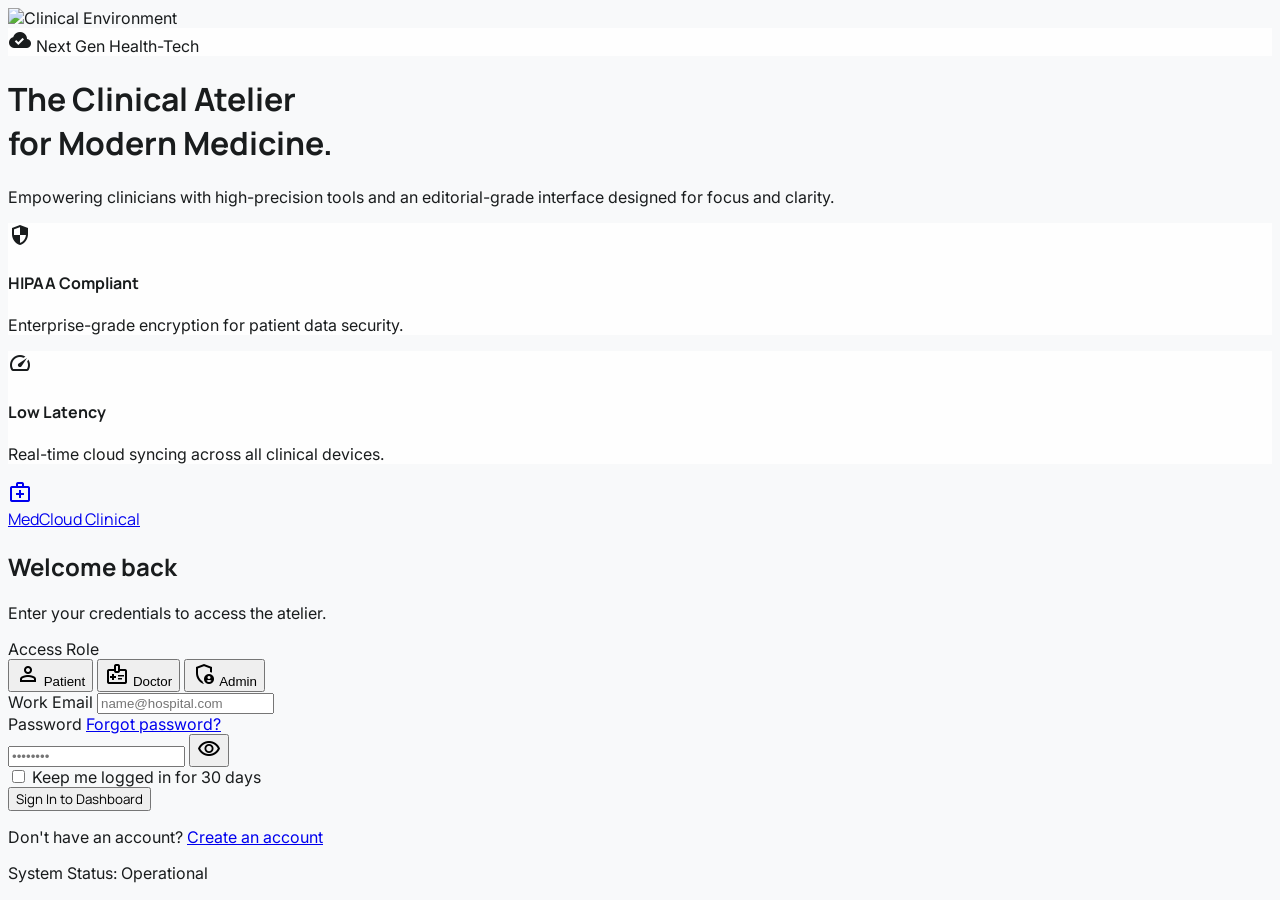
==== frontend/admin-dashboard.html @ cc78b74f "first commit" ====
<!DOCTYPE html>
<html class="light" lang="en">
<head>
  <meta charset="utf-8" />
  <meta content="width=device-width, initial-scale=1.0" name="viewport" />
  <title>Admin Command Center | MedCloud Clinic</title>
  <script src="https://cdn.tailwindcss.com?plugins=forms,container-queries"></script>
  <link href="https://fonts.googleapis.com/css2?family=Manrope:wght@400;500;600;700;800&amp;family=Inter:wght@400;500;600&amp;display=swap" rel="stylesheet"/>
  <link href="https://fonts.googleapis.com/css2?family=Material+Symbols+Outlined:wght,FILL@100..700,0..1&display=swap" rel="stylesheet"/>
  <link rel="stylesheet" href="css/styles.css" />
  <script src="js/tailwind-config.js"></script>
  <script src="js/app.js"></script>
</head>
<body class="bg-surface font-manrope">
  <!-- Top Navigation Bar -->
  <header class="fixed top-0 left-0 right-0 h-16 bg-white/80 dark:bg-slate-900/80 backdrop-blur-xl z-50 flex items-center justify-between px-8 border-b border-slate-100 dark:border-slate-800">
    <div class="flex items-center space-x-8">
      <a href="index.html" class="flex items-center gap-2">
        <div class="w-8 h-8 bg-primary rounded-lg flex items-center justify-center text-on-primary">
          <span class="material-symbols-outlined text-sm">clinical_notes</span>
        </div>
        <h2 class="text-lg font-black tracking-tighter text-blue-700 dark:text-blue-500">Atelier Health</h2>
      </a>
      <nav class="hidden md:flex items-center space-x-6 text-sm font-medium">
        <a class="text-blue-700 dark:text-blue-400 font-semibold border-b-2 border-blue-700 dark:border-blue-400 pb-1"
          href="admin-dashboard.html">Dashboard</a>
        <a class="text-slate-500 dark:text-slate-400 hover:text-slate-900 dark:hover:text-slate-100 transition-colors"
          href="patient-dashboard.html">Patients</a>
        <a class="text-slate-500 dark:text-slate-400 hover:text-slate-900 dark:hover:text-slate-100 transition-colors"
          href="appointment-booking.html">Schedules</a>
        <a class="text-slate-500 dark:text-slate-400 hover:text-slate-900 dark:hover:text-slate-100 transition-colors"
          href="analytics.html">Analytics</a>
      </nav>
    </div>
    <div class="flex items-center space-x-4">
      <div class="relative group">
        <button
          class="p-2 text-slate-500 hover:bg-slate-50 dark:hover:bg-slate-800/50 rounded-lg transition-all active:scale-95 duration-200">
          <span class="material-symbols-outlined">notifications</span>
        </button>
        <span class="absolute top-2 right-2 w-2 h-2 bg-error rounded-full ring-2 ring-white"></span>
      </div>
      <button
        class="p-2 text-slate-500 hover:bg-slate-50 dark:hover:bg-slate-800/50 rounded-lg transition-all active:scale-95 duration-200">
        <span class="material-symbols-outlined">cloud_done</span>
      </button>
      <div class="relative group">
        <div
          class="h-8 w-8 rounded-full bg-primary-fixed flex items-center justify-center overflow-hidden cursor-pointer ring-2 ring-transparent group-hover:ring-primary/20 transition-all">
          <img alt="User Profile" class="object-cover w-full h-full"
            src="https://lh3.googleusercontent.com/aida-public/[base64]" />
        </div>
        <!-- Dropdown Menu -->
        <div
          class="absolute right-0 mt-2 w-48 bg-white dark:bg-slate-800 rounded-xl shadow-xl border border-slate-100 dark:border-slate-700 py-2 hidden group-hover:block z-50 animate-in fade-in slide-in-from-top-2 duration-200">
          <a class="flex items-center px-4 py-2.5 text-sm text-slate-700 dark:text-slate-200 hover:bg-slate-50 dark:hover:bg-slate-700/50 transition-colors"
            href="edit-profile.html">
            <span class="material-symbols-outlined mr-3 text-lg">person_edit</span>
            <span class="font-medium">Edit Profile</span>
          </a>
          <div class="h-[1px] bg-slate-100 dark:bg-slate-700 my-1 mx-2"></div>
          <a class="flex items-center px-4 py-2.5 text-sm text-error hover:bg-error/5 transition-colors" href="login.html">
            <span class="material-symbols-outlined mr-3 text-lg">logout</span>
            <span class="font-medium">Logout</span>
          </a>
        </div>
      </div>
    </div>
  </header>

  <!-- Sidebar Navigation -->
  <aside class="fixed left-0 top-16 bottom-0 w-64 bg-white dark:bg-slate-900 border-r border-slate-100 dark:border-slate-800 py-6 flex flex-col z-40">
    <div class="px-6 mb-8">
      <a href="index.html" class="flex items-center gap-3">
        <div class="w-10 h-10 rounded-xl bg-primary flex items-center justify-center text-on-primary">
          <span class="material-symbols-outlined">clinical_notes</span>
        </div>
        <div>
          <h2 class="text-lg font-black tracking-tighter text-blue-700 dark:text-blue-500">Atelier Health</h2>
          <p class="text-[10px] uppercase tracking-widest text-slate-400">Cloud Core v2.4</p>
        </div>
      </a>
    </div>
    <nav class="flex-1 px-2 space-y-1">
      <a class="flex items-center px-4 py-3 bg-blue-50 dark:bg-blue-900/30 text-blue-700 dark:text-blue-300 rounded-xl mx-2 transition-all duration-200 ease-in-out"
        href="admin-dashboard.html">
        <span class="material-symbols-outlined mr-3">dashboard</span>
        <span>Overview</span>
      </a>
      <a class="flex items-center px-4 py-3 text-slate-600 dark:text-slate-400 hover:bg-slate-200/50 dark:hover:bg-slate-800/50 rounded-xl mx-2 transition-all duration-200 ease-in-out"
        href="appointment-booking.html">
        <span class="material-symbols-outlined mr-3">event</span>
        <span>Appointments</span>
      </a>
      <a class="flex items-center px-4 py-3 text-slate-600 dark:text-slate-400 hover:bg-slate-200/50 dark:hover:bg-slate-800/50 rounded-xl mx-2 transition-all duration-200 ease-in-out"
        href="medical-records.html">
        <span class="material-symbols-outlined mr-3">folder_shared</span>
        <span>Patient Records</span>
      </a>
      <a class="flex items-center px-4 py-3 text-slate-600 dark:text-slate-400 hover:bg-slate-200/50 dark:hover:bg-slate-800/50 rounded-xl mx-2 transition-all duration-200 ease-in-out"
        href="medical-records.html">
        <span class="material-symbols-outlined mr-3">medication</span>
        <span>Prescriptions</span>
      </a>
      <a class="flex items-center px-4 py-3 text-slate-600 dark:text-slate-400 hover:bg-slate-200/50 dark:hover:bg-slate-800/50 rounded-xl mx-2 transition-all duration-200 ease-in-out"
        href="admin-dashboard.html">
        <span class="material-symbols-outlined mr-3">group</span>
        <span>Staff Management</span>
      </a>
      <a class="flex items-center px-4 py-3 text-slate-600 dark:text-slate-400 hover:bg-slate-200/50 dark:hover:bg-slate-800/50 rounded-xl mx-2 transition-all duration-200 ease-in-out"
        href="edit-profile.html">
        <span class="material-symbols-outlined mr-3">settings</span>
        <span>Settings</span>
      </a>
    </nav>
    <div class="px-6 mt-6">
      <button
        class="w-full py-3 bg-primary text-on-primary rounded-xl font-semibold flex items-center justify-center gap-2 active:scale-95 transition-transform">
        <span class="material-symbols-outlined text-lg">add</span>
        New Appointment
      </button>
    </div>
    <div class="px-2 pt-6 mt-6 border-t border-slate-200 dark:border-slate-800">
      <a class="flex items-center px-4 py-3 text-slate-600 dark:text-slate-400 hover:bg-slate-200/50 dark:hover:bg-slate-800/50 rounded-xl mx-2 transition-all"
        href="mailto:support@medcloudclinic.com?subject=Admin%20support%20request">
        <span class="material-symbols-outlined mr-3">help_outline</span>
        <span>Support</span>
      </a>
      <div class="flex items-center px-4 py-3 text-slate-600 dark:text-slate-400 mx-2">
        <span class="material-symbols-outlined mr-3 text-secondary">cloud_queue</span>
        <div class="flex flex-col">
          <span class="text-xs font-bold text-slate-900">System Status</span>
          <span class="text-[10px] text-secondary font-semibold">Operational</span>
        </div>
      </div>
    </div>
  </aside>
  <!-- Main Content Canvas -->
  <main class="ml-64 mt-16 p-8 min-h-screen">
    <!-- Header Section -->
    <div class="flex justify-between items-end mb-10">
      <div>
        <h1 class="text-3xl font-extrabold tracking-tight text-on-surface">Command Center</h1>
        <p class="text-on-surface-variant text-sm mt-1">Real-time infrastructure and clinical intelligence</p>
      </div>
      <div class="flex items-center gap-3">
        <span
          class="px-4 py-2 bg-secondary-container text-on-secondary-container rounded-full text-xs font-bold tracking-wide flex items-center gap-2">
          <span class="relative flex h-2 w-2">
            <span class="animate-ping absolute inline-flex h-full w-full rounded-full bg-secondary opacity-75"></span>
            <span class="relative inline-flex rounded-full h-2 w-2 bg-secondary"></span>
          </span>
          v2.4 Deployed via CI/CD
        </span>
        <button
          class="p-2 rounded-xl bg-surface-container-high text-on-surface hover:bg-surface-variant transition-colors">
          <span class="material-symbols-outlined">refresh</span>
        </button>
      </div>
    </div>
    <!-- Bento Grid Layout -->
    <div class="grid grid-cols-12 gap-6">
      <!-- Metrics Column 1: System Overview -->
      <div class="col-span-12 lg:col-span-8 grid grid-cols-3 gap-6">
        <!-- Total Patients -->
        <div class="bg-surface-container-lowest p-6 rounded-xl tonal-stacking shadow-sm">
          <div class="flex justify-between items-start mb-4">
            <div class="p-2 bg-primary-fixed text-primary rounded-lg">
              <span class="material-symbols-outlined">patient_list</span>
            </div>
            <span class="text-secondary text-xs font-bold font-label">+12.4%</span>
          </div>
          <p class="text-on-surface-variant text-xs font-medium font-label uppercase tracking-wider">Total Patients</p>
          <h3 class="text-3xl font-extrabold mt-1">12,842</h3>
          <div class="mt-4 h-1 w-full bg-surface-container rounded-full overflow-hidden">
            <div class="bg-primary h-full w-[70%]"></div>
          </div>
        </div>
        <!-- Active Doctors -->
        <div class="bg-surface-container-lowest p-6 rounded-xl tonal-stacking shadow-sm">
          <div class="flex justify-between items-start mb-4">
            <div class="p-2 bg-secondary-fixed text-secondary rounded-lg">
              <span class="material-symbols-outlined">medical_services</span>
            </div>
            <span class="text-slate-400 text-xs font-bold font-label">Stable</span>
          </div>
          <p class="text-on-surface-variant text-xs font-medium font-label uppercase tracking-wider">Active Doctors</p>
          <h3 class="text-3xl font-extrabold mt-1">412</h3>
          <div class="mt-4 h-1 w-full bg-surface-container rounded-full overflow-hidden">
            <div class="bg-secondary h-full w-[85%]"></div>
          </div>
        </div>
        <!-- Monthly Appointments -->
        <div class="bg-surface-container-lowest p-6 rounded-xl tonal-stacking shadow-sm">
          <div class="flex justify-between items-start mb-4">
            <div class="p-2 bg-tertiary-fixed text-tertiary rounded-lg">
              <span class="material-symbols-outlined">calendar_today</span>
            </div>
            <span class="text-error text-xs font-bold font-label">-2.1%</span>
          </div>
          <p class="text-on-surface-variant text-xs font-medium font-label uppercase tracking-wider">Appointments</p>
          <h3 class="text-3xl font-extrabold mt-1">3,205</h3>
          <div class="mt-4 h-1 w-full bg-surface-container rounded-full overflow-hidden">
            <div class="bg-tertiary h-full w-[45%]"></div>
          </div>
        </div>
        <!-- Analytical Chart Section (Mock) -->
        <div
          class="col-span-3 bg-surface-container-lowest p-8 rounded-xl tonal-stacking relative overflow-hidden h-[320px] shadow-sm">
          <div class="flex justify-between items-center mb-8">
            <div>
              <h4 class="text-lg font-bold">Patient Inflow Analysis</h4>
              <p class="text-xs text-on-surface-variant">Last 30 days clinical data</p>
            </div>
            <div class="flex gap-2">
              <button class="px-3 py-1 bg-surface-container text-xs font-bold rounded-lg">Weekly</button>
              <button class="px-3 py-1 bg-primary text-on-primary text-xs font-bold rounded-lg">Monthly</button>
            </div>
          </div>
          <!-- Visual Mock of a Chart -->
          <div class="flex items-end justify-between h-40 w-full gap-2 px-4">
            <div class="w-full bg-primary/10 rounded-t-lg h-[40%]"></div>
            <div class="w-full bg-primary/10 rounded-t-lg h-[60%]"></div>
            <div class="w-full bg-primary/10 rounded-t-lg h-[55%]"></div>
            <div class="w-full bg-primary/10 rounded-t-lg h-[75%]"></div>
            <div class="w-full bg-primary/10 rounded-t-lg h-[90%]"></div>
            <div class="w-full bg-primary/20 rounded-t-lg h-[85%] border-t-2 border-primary relative">
              <div
                class="absolute -top-10 left-1/2 -translate-x-1/2 bg-inverse-surface text-inverse-on-surface text-[10px] py-1 px-2 rounded-md">
                842</div>
            </div>
            <div class="w-full bg-primary/10 rounded-t-lg h-[65%]"></div>
            <div class="w-full bg-primary/10 rounded-t-lg h-[50%]"></div>
            <div class="w-full bg-primary/10 rounded-t-lg h-[70%]"></div>
            <div class="w-full bg-primary/10 rounded-t-lg h-[80%]"></div>
            <div class="w-full bg-primary/10 rounded-t-lg h-[95%]"></div>
            <div class="w-full bg-primary/10 rounded-t-lg h-[45%]"></div>
          </div>
          <div class="flex justify-between mt-4 text-[10px] font-bold text-slate-400 px-4">
            <span>OCT 01</span>
            <span>OCT 10</span>
            <span>OCT 20</span>
            <span>OCT 30</span>
          </div>
        </div>
      </div>
      <!-- Side Column: System Health Monitor -->
      <div class="col-span-12 lg:col-span-4 flex flex-col gap-6">
        <div class="bg-inverse-surface text-inverse-on-surface p-8 rounded-xl shadow-sm flex flex-col h-full">
          <div class="flex items-center gap-3 mb-8">
            <span class="material-symbols-outlined text-secondary-fixed">memory</span>
            <h4 class="text-lg font-bold">Cloud Infrastructure</h4>
          </div>
          <div class="space-y-8">
            <div>
              <div class="flex justify-between text-xs font-bold mb-2 uppercase tracking-widest opacity-70">
                <span>CPU Usage</span>
                <span>24%</span>
              </div>
              <div class="h-2 w-full bg-white/10 rounded-full">
                <div class="h-full bg-secondary-fixed rounded-full" style="width: 24%"></div>
              </div>
            </div>
            <div>
              <div class="flex justify-between text-xs font-bold mb-2 uppercase tracking-widest opacity-70">
                <span>Memory (RAM)</span>
                <span>5.2 / 16 GB</span>
              </div>
              <div class="h-2 w-full bg-white/10 rounded-full">
                <div class="h-full bg-tertiary-fixed rounded-full" style="width: 32%"></div>
              </div>
            </div>
            <div>
              <div class="flex justify-between text-xs font-bold mb-2 uppercase tracking-widest opacity-70">
                <span>API Latency</span>
                <span>42ms</span>
              </div>
              <div class="flex items-end gap-1 h-8">
                <div class="w-2 h-4 bg-secondary-fixed/40 rounded-t-sm"></div>
                <div class="w-2 h-6 bg-secondary-fixed/40 rounded-t-sm"></div>
                <div class="w-2 h-5 bg-secondary-fixed/40 rounded-t-sm"></div>
                <div class="w-2 h-8 bg-secondary-fixed rounded-t-sm"></div>
                <div class="w-2 h-4 bg-secondary-fixed/40 rounded-t-sm"></div>
                <div class="w-2 h-6 bg-secondary-fixed/40 rounded-t-sm"></div>
              </div>
            </div>
          </div>
          <div class="mt-auto pt-8 border-t border-white/5">
            <div class="flex items-center justify-between">
              <div class="flex items-center gap-2">
                <div class="w-2 h-2 rounded-full bg-secondary-fixed animate-pulse"></div>
                <span class="text-[10px] font-bold uppercase tracking-widest">Global CDN Active</span>
              </div>
              <span class="text-[10px] opacity-50">Region: US-EAST-1</span>
            </div>
          </div>
        </div>
      </div>
      <!-- Table Section: User Management -->
      <div class="col-span-12 lg:col-span-8 bg-surface-container-lowest rounded-xl shadow-sm overflow-hidden">
        <div class="px-8 py-6 border-b border-surface-container flex justify-between items-center">
          <h4 class="text-lg font-bold">Staff &amp; Role Management</h4>
          <div class="flex gap-4">
            <div class="relative">
              <span
                class="material-symbols-outlined absolute left-3 top-1/2 -translate-y-1/2 text-slate-400 text-lg">search</span>
              <input
                class="pl-10 pr-4 py-2 bg-surface-container-low border-none rounded-lg text-xs focus:ring-2 focus:ring-primary w-64"
                placeholder="Search staff..." type="text" />
            </div>
            <button
              class="px-4 py-2 border border-outline-variant text-on-surface rounded-lg text-xs font-bold hover:bg-surface-container-low transition-colors">Export
              CSV</button>
          </div>
        </div>
        <table class="w-full">
          <thead>
            <tr class="bg-surface-container-low text-left">
              <th class="px-8 py-4 text-[10px] font-bold uppercase tracking-widest text-on-surface-variant">Name</th>
              <th class="px-8 py-4 text-[10px] font-bold uppercase tracking-widest text-on-surface-variant">Role</th>
              <th class="px-8 py-4 text-[10px] font-bold uppercase tracking-widest text-on-surface-variant">Status</th>
              <th class="px-8 py-4 text-[10px] font-bold uppercase tracking-widest text-on-surface-variant">Activity
              </th>
              <th class="px-8 py-4 text-[10px] font-bold uppercase tracking-widest text-on-surface-variant"></th>
            </tr>
          </thead>
          <tbody class="divide-y divide-surface-container">
            <tr class="hover:bg-surface-container-low transition-colors group">
              <td class="px-8 py-4">
                <div class="flex items-center gap-3">
                  <img class="w-8 h-8 rounded-full object-cover"
                    src="https://lh3.googleusercontent.com/aida-public/[base64]" />
                  <div>
                    <p class="text-sm font-bold text-on-surface">Dr. Julian Thorne</p>
                    <p class="text-[10px] text-on-surface-variant">Cardiology Department</p>
                  </div>
                </div>
              </td>
              <td class="px-8 py-4">
                <span
                  class="px-2 py-1 bg-primary-fixed text-on-primary-fixed text-[10px] font-bold rounded-md">SENIOR_DOC</span>
              </td>
              <td class="px-8 py-4">
                <div class="flex items-center gap-1.5">
                  <div class="w-1.5 h-1.5 rounded-full bg-secondary"></div>
                  <span class="text-xs font-medium text-on-surface">Available</span>
                </div>
              </td>
              <td class="px-8 py-4">
                <span class="text-xs text-on-surface-variant font-medium">Logged in 2m ago</span>
              </td>
              <td class="px-8 py-4 text-right">
                <button class="p-2 text-slate-400 hover:text-primary transition-colors">
                  <span class="material-symbols-outlined text-lg">more_horiz</span>
                </button>
              </td>
            </tr>
            <tr class="hover:bg-surface-container-low transition-colors group">
              <td class="px-8 py-4">
                <div class="flex items-center gap-3">
                  <img class="w-8 h-8 rounded-full object-cover"
                    src="https://lh3.googleusercontent.com/aida-public/[base64]" />
                  <div>
                    <p class="text-sm font-bold text-on-surface">Dr. Elena Rodriguez</p>
                    <p class="text-[10px] text-on-surface-variant">Neurology Specialist</p>
                  </div>
                </div>
              </td>
              <td class="px-8 py-4">
                <span
                  class="px-2 py-1 bg-primary-fixed text-on-primary-fixed text-[10px] font-bold rounded-md">SENIOR_DOC</span>
              </td>
              <td class="px-8 py-4">
                <div class="flex items-center gap-1.5">
                  <div class="w-1.5 h-1.5 rounded-full bg-secondary"></div>
                  <span class="text-xs font-medium text-on-surface">In Surgery</span>
                </div>
              </td>
              <td class="px-8 py-4">
                <span class="text-xs text-on-surface-variant font-medium">Logged in 4h ago</span>
              </td>
              <td class="px-8 py-4 text-right">
                <button class="p-2 text-slate-400 hover:text-primary transition-colors">
                  <span class="material-symbols-outlined text-lg">more_horiz</span>
                </button>
              </td>
            </tr>
            <tr class="hover:bg-surface-container-low transition-colors group">
              <td class="px-8 py-4">
                <div class="flex items-center gap-3">
                  <img class="w-8 h-8 rounded-full object-cover"
                    src="https://lh3.googleusercontent.com/aida-public/[base64]" />
                  <div>
                    <p class="text-sm font-bold text-on-surface">Marcus Chen</p>
                    <p class="text-[10px] text-on-surface-variant">Hospital Administration</p>
                  </div>
                </div>
              </td>
              <td class="px-8 py-4">
                <span
                  class="px-2 py-1 bg-surface-container-highest text-on-surface text-[10px] font-bold rounded-md">ADMIN_STAFF</span>
              </td>
              <td class="px-8 py-4">
                <div class="flex items-center gap-1.5">
                  <div class="w-1.5 h-1.5 rounded-full bg-slate-300"></div>
                  <span class="text-xs font-medium text-on-surface">Offline</span>
                </div>
              </td>
              <td class="px-8 py-4">
                <span class="text-xs text-on-surface-variant font-medium">Last active 1d ago</span>
              </td>
              <td class="px-8 py-4 text-right">
                <button class="p-2 text-slate-400 hover:text-primary transition-colors">
                  <span class="material-symbols-outlined text-lg">more_horiz</span>
                </button>
              </td>
            </tr>
          </tbody>
        </table>
        <div class="p-6 flex justify-center">
          <button class="text-primary text-xs font-bold hover:underline">View All 412 Members</button>
        </div>
      </div>
      <!-- Audit Logs Section -->
      <div class="col-span-12 lg:col-span-4 bg-surface-container-lowest rounded-xl shadow-sm p-8">
        <div class="flex justify-between items-center mb-8">
          <h4 class="text-lg font-bold">Audit Logs</h4>
          <span
            class="p-1.5 bg-surface-container text-on-surface-variant rounded-md cursor-pointer hover:bg-surface-variant transition-colors">
            <span class="material-symbols-outlined text-sm">filter_list</span>
          </span>
        </div>
        <div
          class="space-y-6 relative before:absolute before:left-3 before:top-2 before:bottom-2 before:w-[1px] before:bg-surface-container">
          <!-- Log Item 1 -->
          <div class="flex gap-4 relative">
            <div class="w-6 h-6 rounded-full bg-secondary-container flex items-center justify-center z-10">
              <span class="material-symbols-outlined text-[12px] text-on-secondary-container"
                style="font-variation-settings: 'FILL' 1;">deployed_code</span>
            </div>
            <div>
              <p class="text-xs font-bold text-on-surface">v2.4 Mainframe Deploy</p>
              <p class="text-[10px] text-on-surface-variant mt-0.5">Automated CI/CD pipeline successful</p>
              <p class="text-[9px] font-bold text-slate-400 uppercase mt-1">2 mins ago</p>
            </div>
          </div>
          <!-- Log Item 2 -->
          <div class="flex gap-4 relative">
            <div class="w-6 h-6 rounded-full bg-primary-container flex items-center justify-center z-10">
              <span class="material-symbols-outlined text-[12px] text-on-primary-container"
                style="font-variation-settings: 'FILL' 1;">security</span>
            </div>
            <div>
              <p class="text-xs font-bold text-on-surface">Privilege Escalation</p>
              <p class="text-[10px] text-on-surface-variant mt-0.5">Admin access granted to Dr. Thorne</p>
              <p class="text-[9px] font-bold text-slate-400 uppercase mt-1">14 mins ago</p>
            </div>
          </div>
          <!-- Log Item 3 -->
          <div class="flex gap-4 relative">
            <div class="w-6 h-6 rounded-full bg-surface-container-high flex items-center justify-center z-10">
              <span class="material-symbols-outlined text-[12px] text-on-surface-variant">person_add</span>
            </div>
            <div>
              <p class="text-xs font-bold text-on-surface">New Patient Admitted</p>
              <p class="text-[10px] text-on-surface-variant mt-0.5">ID: #PX-9920 - General Ward</p>
              <p class="text-[9px] font-bold text-slate-400 uppercase mt-1">1 hour ago</p>
            </div>
          </div>
          <!-- Log Item 4 -->
          <div class="flex gap-4 relative">
            <div class="w-6 h-6 rounded-full bg-error-container flex items-center justify-center z-10">
              <span class="material-symbols-outlined text-[12px] text-error">warning</span>
            </div>
            <div>
              <p class="text-xs font-bold text-error">Database Latency Alert</p>
              <p class="text-[10px] text-on-surface-variant mt-0.5">Latency exceeded 200ms in DB-NODE-2</p>
              <p class="text-[9px] font-bold text-slate-400 uppercase mt-1">3 hours ago</p>
            </div>
          </div>
        </div>
        <button
          class="w-full mt-10 py-3 border-2 border-dashed border-surface-container text-on-surface-variant text-[10px] font-black uppercase tracking-widest rounded-xl hover:border-primary/30 hover:text-primary transition-all">
          Generate Full Audit Report
        </button>
      </div>
    </div>
    <!-- Footer / System Branding -->
    <footer
      class="mt-20 py-8 border-t border-surface-container flex justify-between items-center text-on-surface-variant">
      <div class="flex items-center gap-6">
        <span class="text-[10px] font-bold uppercase tracking-widest">© 2024 MedCloud Systems</span>
        <span
          class="text-[10px] font-bold uppercase tracking-widest cursor-pointer hover:text-primary transition-colors">Security
          Policy</span>
        <span
          class="text-[10px] font-bold uppercase tracking-widest cursor-pointer hover:text-primary transition-colors">API
          Reference</span>
      </div>
      <div class="flex items-center gap-2">
        <span class="text-[10px] font-bold uppercase tracking-widest opacity-50">Cloud Engine: High Density</span>
        <div class="w-1.5 h-1.5 rounded-full bg-secondary"></div>
      </div>
    </footer>
  </main>
</body>
</html>
---- frontend/css/styles.css ----
.material-symbols-outlined {
  font-variation-settings: 'FILL' 0, 'wght' 400, 'GRAD' 0, 'opsz' 24;
}

body {
  font-family: 'Inter', sans-serif;
  background-color: #f8f9fa;
  color: #191c1d;
}

h1,
h2,
h3,
h4,
.font-headline,
.brand-font {
  font-family: 'Manrope', sans-serif;
}

.glass-panel, .glass-card, .glass-indicator {
  background: rgba(255, 255, 255, 0.8);
  backdrop-filter: blur(24px);
  -webkit-backdrop-filter: blur(24px);
}

.no-scrollbar::-webkit-scrollbar { display: none; }
.no-scrollbar { -ms-overflow-style: none; scrollbar-width: none; }

.tonal-stacking {
  background: linear-gradient(to bottom, transparent, rgba(0, 0, 0, 0.02));
}

::-webkit-scrollbar { width: 6px; }
::-webkit-scrollbar-track { background: transparent; }
::-webkit-scrollbar-thumb { background: #e1e3e4; border-radius: 10px; }
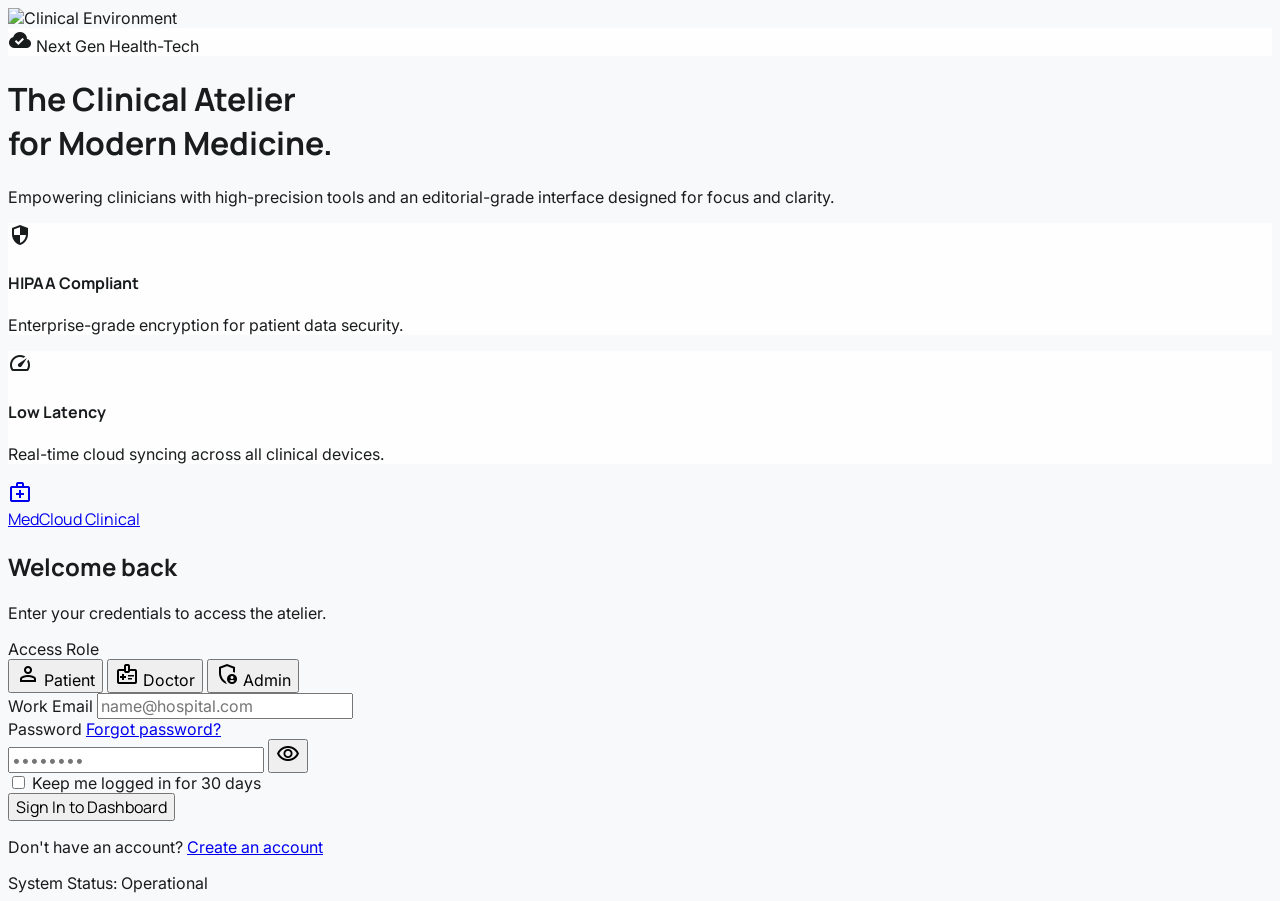
==== commit 6441011c: "Fixing bugs 1" ====
--- a/frontend/admin-dashboard.html
+++ b/frontend/admin-dashboard.html
@@ -15,12 +15,7 @@
   <!-- Top Navigation Bar -->
   <header class="fixed top-0 left-0 right-0 h-16 bg-white/80 dark:bg-slate-900/80 backdrop-blur-xl z-50 flex items-center justify-between px-8 border-b border-slate-100 dark:border-slate-800">
     <div class="flex items-center space-x-8">
-      <a href="index.html" class="flex items-center gap-2">
-        <div class="w-8 h-8 bg-primary rounded-lg flex items-center justify-center text-on-primary">
-          <span class="material-symbols-outlined text-sm">clinical_notes</span>
-        </div>
-        <h2 class="text-lg font-black tracking-tighter text-blue-700 dark:text-blue-500">Atelier Health</h2>
-      </a>
+      
       <nav class="hidden md:flex items-center space-x-6 text-sm font-medium">
         <a class="text-blue-700 dark:text-blue-400 font-semibold border-b-2 border-blue-700 dark:border-blue-400 pb-1"
           href="admin-dashboard.html">Dashboard</a>
@@ -44,9 +39,13 @@
         class="p-2 text-slate-500 hover:bg-slate-50 dark:hover:bg-slate-800/50 rounded-lg transition-all active:scale-95 duration-200">
         <span class="material-symbols-outlined">cloud_done</span>
       </button>
-      <div class="relative group">
+      <div class="flex items-center gap-3 relative group cursor-pointer">
+        <div class="hidden lg:block text-right">
+          <p class="text-sm font-bold text-slate-900" id="user-name">Saaket Baldawa</p>
+          <p class="text-[10px] text-slate-500 font-semibold uppercase tracking-tight">Main Administrator</p>
+        </div>
         <div
-          class="h-8 w-8 rounded-full bg-primary-fixed flex items-center justify-center overflow-hidden cursor-pointer ring-2 ring-transparent group-hover:ring-primary/20 transition-all">
+          class="h-8 w-8 rounded-full bg-primary-fixed flex items-center justify-center overflow-hidden ring-2 ring-transparent group-hover:ring-primary/20 transition-all">
           <img alt="User Profile" class="object-cover w-full h-full"
             src="https://lh3.googleusercontent.com/aida-public/[base64]" />
         </div>
@@ -76,7 +75,7 @@
           <span class="material-symbols-outlined">clinical_notes</span>
         </div>
         <div>
-          <h2 class="text-lg font-black tracking-tighter text-blue-700 dark:text-blue-500">Atelier Health</h2>
+          <h2 class="text-lg font-black tracking-tighter text-blue-700 dark:text-blue-500">MedCloud Clinic</h2>
           <p class="text-[10px] uppercase tracking-widest text-slate-400">Cloud Core v2.4</p>
         </div>
       </a>
@@ -97,11 +96,7 @@
         <span class="material-symbols-outlined mr-3">folder_shared</span>
         <span>Patient Records</span>
       </a>
-      <a class="flex items-center px-4 py-3 text-slate-600 dark:text-slate-400 hover:bg-slate-200/50 dark:hover:bg-slate-800/50 rounded-xl mx-2 transition-all duration-200 ease-in-out"
-        href="medical-records.html">
-        <span class="material-symbols-outlined mr-3">medication</span>
-        <span>Prescriptions</span>
-      </a>
+
       <a class="flex items-center px-4 py-3 text-slate-600 dark:text-slate-400 hover:bg-slate-200/50 dark:hover:bg-slate-800/50 rounded-xl mx-2 transition-all duration-200 ease-in-out"
         href="admin-dashboard.html">
         <span class="material-symbols-outlined mr-3">group</span>
@@ -331,7 +326,7 @@
                   <img class="w-8 h-8 rounded-full object-cover"
                     src="https://lh3.googleusercontent.com/aida-public/[base64]" />
                   <div>
-                    <p class="text-sm font-bold text-on-surface">Dr. Julian Thorne</p>
+                    <p class="text-sm font-bold text-on-surface">Dr. Aditya Verma</p>
                     <p class="text-[10px] text-on-surface-variant">Cardiology Department</p>
                   </div>
                 </div>
@@ -361,7 +356,7 @@
                   <img class="w-8 h-8 rounded-full object-cover"
                     src="https://lh3.googleusercontent.com/aida-public/[base64]" />
                   <div>
-                    <p class="text-sm font-bold text-on-surface">Dr. Elena Rodriguez</p>
+                    <p class="text-sm font-bold text-on-surface">Dr. Ananya Iyer</p>
                     <p class="text-[10px] text-on-surface-variant">Neurology Specialist</p>
                   </div>
                 </div>
@@ -391,7 +386,7 @@
                   <img class="w-8 h-8 rounded-full object-cover"
                     src="https://lh3.googleusercontent.com/aida-public/[base64]" />
                   <div>
-                    <p class="text-sm font-bold text-on-surface">Marcus Chen</p>
+                    <p class="text-sm font-bold text-on-surface">Arjun Mehta</p>
                     <p class="text-[10px] text-on-surface-variant">Hospital Administration</p>
                   </div>
                 </div>
@@ -452,7 +447,7 @@
             </div>
             <div>
               <p class="text-xs font-bold text-on-surface">Privilege Escalation</p>
-              <p class="text-[10px] text-on-surface-variant mt-0.5">Admin access granted to Dr. Thorne</p>
+              <p class="text-[10px] text-on-surface-variant mt-0.5">Admin access granted to Dr. Aditya Verma</p>
               <p class="text-[9px] font-bold text-slate-400 uppercase mt-1">14 mins ago</p>
             </div>
           </div>
--- a/frontend/css/styles.css
+++ b/frontend/css/styles.css
@@ -1,5 +1,7 @@
 .material-symbols-outlined {
   font-variation-settings: 'FILL' 0, 'wght' 400, 'GRAD' 0, 'opsz' 24;
+  line-height: 1;
+  flex-shrink: 0;
 }
 
 body {
@@ -30,6 +32,39 @@
   background: linear-gradient(to bottom, transparent, rgba(0, 0, 0, 0.02));
 }
 
+.auth-checking body {
+  visibility: hidden;
+}
+
+a[href="index.html"] .w-10,
+a[href="index.html"] .h-10 {
+  flex-shrink: 0;
+}
+
+img {
+  max-width: 100%;
+}
+
+img[alt*="Profile"],
+img[data-alt*="portrait"],
+img[data-alt*="professional"] {
+  display: block;
+  object-fit: cover;
+}
+
+textarea {
+  min-height: 8rem;
+  line-height: 1.5;
+  resize: vertical;
+}
+
+input,
+textarea,
+select,
+button {
+  font: inherit;
+}
+
 ::-webkit-scrollbar { width: 6px; }
 ::-webkit-scrollbar-track { background: transparent; }
 ::-webkit-scrollbar-thumb { background: #e1e3e4; border-radius: 10px; }
